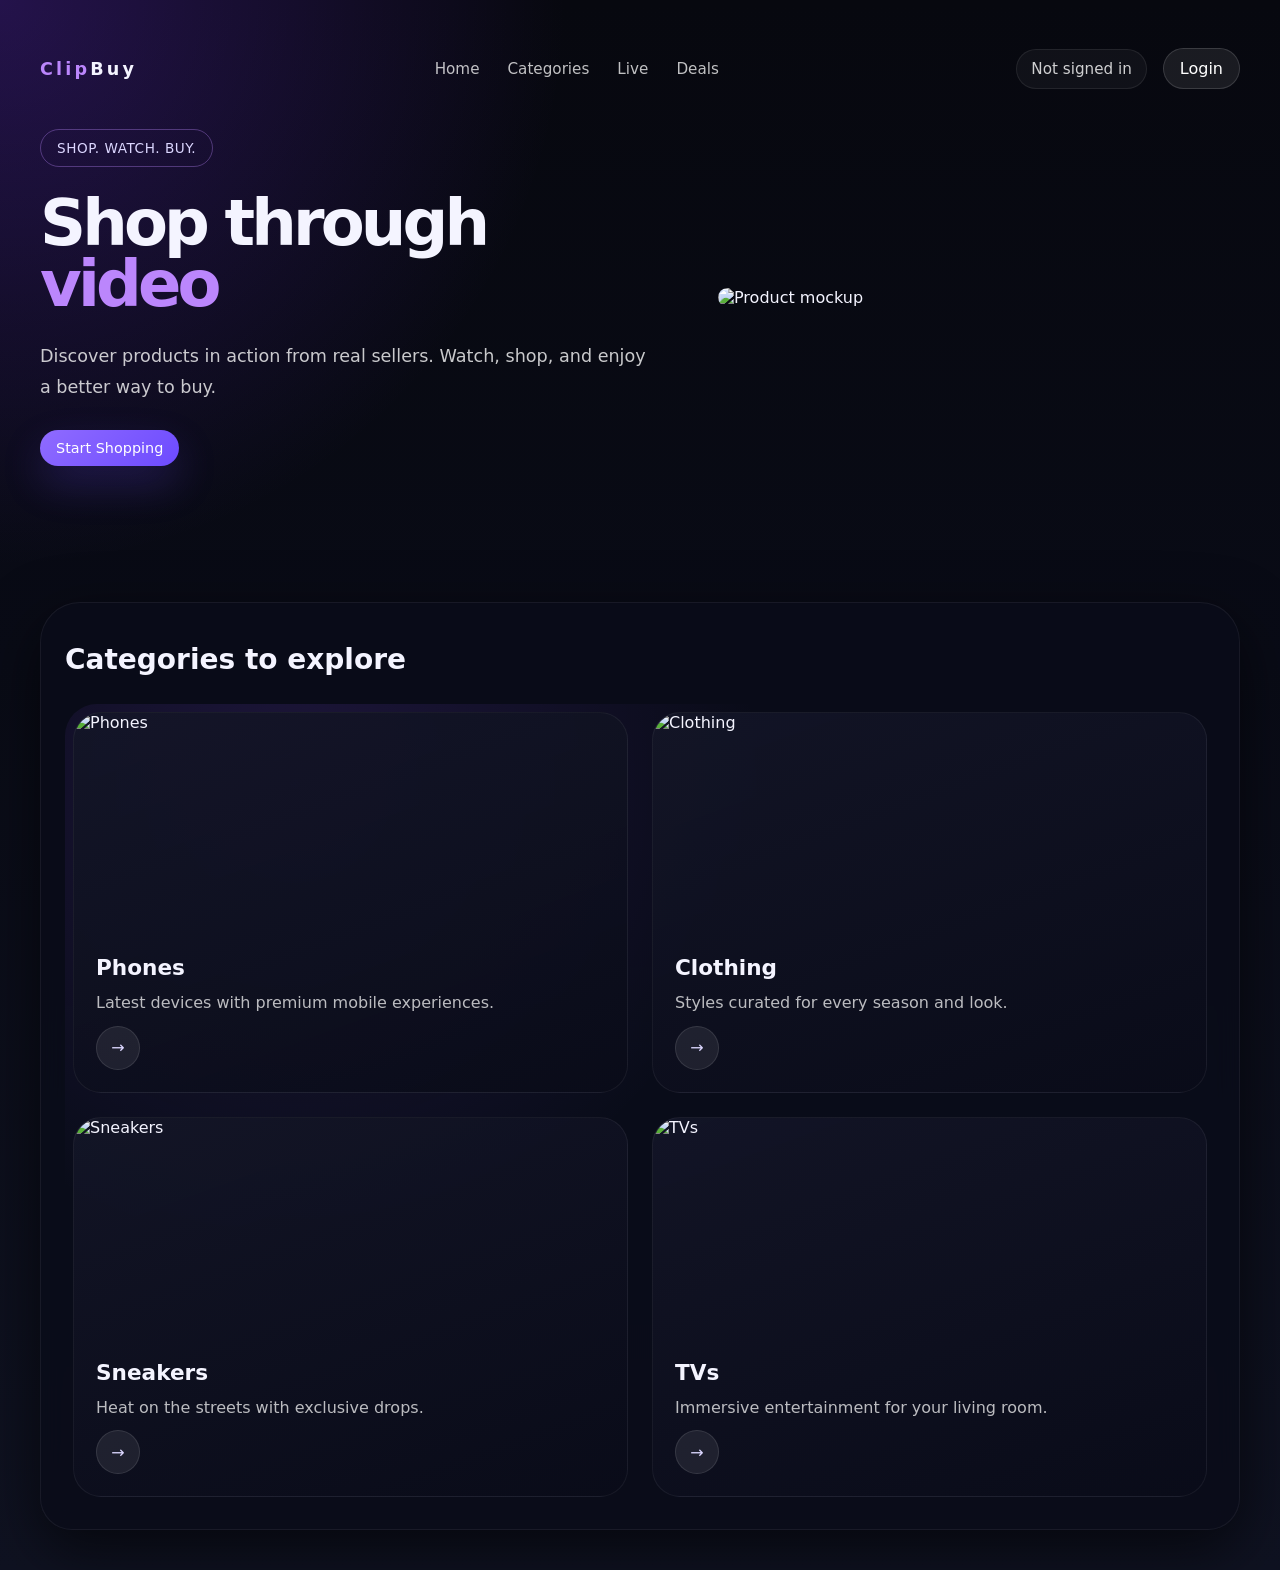
==== index.html @ c77e96ca "Add files via upload" ====
﻿<!DOCTYPE html>
<html lang="en">
<head>
  <meta charset="UTF-8" />
  <meta name="viewport" content="width=device-width, initial-scale=1.0" />
  <title>ClipBuy</title>
  <link rel="stylesheet" href="category-app.css" />
</head>
<body data-page="home">
  <div id="app"></div>
  <script src="category-app.js"></script>
</body>
</html>
---- category-app.css ----
:root {
  color-scheme: dark;
  --bg: #07080f;
  --surface: rgba(255, 255, 255, 0.05);
  --border: rgba(255, 255, 255, 0.12);
  --text: #f4f4ff;
  --muted: rgba(255, 255, 255, 0.75);
  --accent: #bb86fc;
  --accent-strong: #8f6bff;
}

* {
  margin: 0;
  padding: 0;
  box-sizing: border-box;
}

html {
  scroll-behavior: smooth;
  overflow-x: hidden;
  width: 100%;
}

body {
  min-height: 100vh;
  width: 100%;
  overflow-x: hidden;
  font-family: 'Inter', 'Segoe UI', system-ui, sans-serif;
  color: var(--text);
  background: radial-gradient(circle at top left, rgba(123, 50, 255, 0.25), transparent 28%),
    linear-gradient(180deg, #07080f 0%, #090b16 42%, #0f1221 100%);
}

img,
video {
  display: block;
  max-width: 100%;
}

button,
a {
  font: inherit;
}

.page {
  overflow-x: hidden;
}

.hero {
  position: relative;
  background: transparent;
  padding: 48px 32px 96px;
}

.navbar {
  display: flex;
  align-items: center;
  justify-content: space-between;
  max-width: 1200px;
  margin: 0 auto 40px;
}

.brand {
  font-size: 1.1rem;
  font-weight: 800;
  letter-spacing: 0.18em;
}

.brand span {
  color: var(--accent);
}

.nav-links {
  display: flex;
  align-items: center;
  gap: 28px;
  color: rgba(255, 255, 255, 0.75);
  font-size: 0.95rem;
}

.nav-links a {
  text-decoration: none;
  color: inherit;
  transition: color 0.2s ease;
}

.nav-links a:hover,
.nav-links a.active {
  color: var(--accent);
}

.nav-actions {
  display: flex;
  align-items: center;
  gap: 16px;
}

.user-status {
  color: rgba(255, 255, 255, 0.8);
  font-size: 0.95rem;
  border: 1px solid rgba(255, 255, 255, 0.08);
  padding: 10px 14px;
  border-radius: 999px;
  background: rgba(255, 255, 255, 0.04);
}

.auth-toggle {
  border: 1px solid rgba(255, 255, 255, 0.14);
  background: rgba(255, 255, 255, 0.08);
  color: #fff;
  padding: 10px 16px;
  border-radius: 999px;
  cursor: pointer;
  transition: background 0.2s ease, transform 0.2s ease;
}

.auth-toggle:hover {
  transform: translateY(-1px);
  background: rgba(255, 255, 255, 0.14);
}

.nav-icon {
  width: 40px;
  height: 40px;
  border-radius: 50%;
  display: grid;
  place-items: center;
  border: 1px solid rgba(255, 255, 255, 0.12);
  cursor: pointer;
}

.menu-toggle {
  display: none;
  width: 44px;
  height: 44px;
  border: 1px solid rgba(255, 255, 255, 0.12);
  border-radius: 16px;
  background: transparent;
  color: inherit;
  cursor: pointer;
  align-items: center;
  justify-content: center;
  place-items: center;
}

.menu-toggle span {
  display: block;
  width: 22px;
  height: 2px;
  background: currentColor;
  border-radius: 999px;
  transition: transform 0.25s ease, opacity 0.25s ease;
}

.menu-toggle span + span {
  margin-top: 6px;
}

.menu-toggle.open span:nth-child(1) {
  transform: translateY(8px) rotate(45deg);
}

.menu-toggle.open span:nth-child(2) {
  opacity: 0;
}

.menu-toggle.open span:nth-child(3) {
  transform: translateY(-8px) rotate(-45deg);
}

.hero-inner {
  max-width: 1200px;
  margin: 0 auto;
  display: grid;
  grid-template-columns: 1.1fr 0.9fr;
  gap: 40px;
  align-items: center;
}

.hero-copy {
  display: flex;
  flex-direction: column;
  gap: 26px;
}

.label-pill {
  display: inline-flex;
  align-items: center;
  gap: 8px;
  padding: 10px 16px;
  border-radius: 999px;
  border: 1px solid rgba(187, 134, 252, 0.35);
  color: #dcd7ff;
  font-size: 0.85rem;
  letter-spacing: 0.04em;
  width: fit-content;
}

.label-pill::before {
  content: 'SHOP. WATCH. BUY.';
}

.hero-copy h1 {
  font-size: clamp(3rem, 5vw, 5.2rem);
  line-height: 0.95;
  letter-spacing: -0.06em;
}

.hero-copy h1 span {
  color: var(--accent);
}

.hero-copy p {
  max-width: 620px;
  font-size: 1.1rem;
  line-height: 1.8;
  color: rgba(255, 255, 255, 0.78);
}

.hero-visual img {
  border-radius: 30px;
  object-fit: cover;
}

.cta-btn {
  display: inline-flex;
  align-items: center;
  gap: 6px;
  background: linear-gradient(135deg, var(--accent-strong), #6d4bff);
  border: none;
  color: white;
  padding: 10px 16px;
  font-size: 0.9rem;
  border-radius: 999px;
  cursor: pointer;
  box-shadow: 0 18px 40px rgba(111, 76, 255, 0.22);
  transition: transform 0.25s ease, box-shadow 0.25s ease;
  text-decoration: none;
  max-width: fit-content;
}

.cta-btn:hover {
  transform: translateY(-2px);
  box-shadow: 0 24px 50px rgba(111, 76, 255, 0.30);
}

.search-panel {
  max-width: 1200px;
  margin: 0 auto 24px;
  padding: 0 24px;
}

.search-input {
  width: 100%;
  max-width: 560px;
  border: 1px solid rgba(255, 255, 255, 0.14);
  background: rgba(255, 255, 255, 0.04);
  color: #fff;
  padding: 14px 18px;
  border-radius: 20px;
  outline: none;
  font-size: 1rem;
}

.my-bids-panel {
  max-width: 1200px;
  margin: 0 auto 24px;
  padding: 24px;
  border-radius: 28px;
  background: rgba(10, 12, 25, 0.96);
  border: 1px solid rgba(255, 255, 255, 0.1);
  box-shadow: 0 18px 50px rgba(0, 0, 0, 0.18);
}

.my-bids-panel.hidden {
  display: none !important;
}

.my-bids-toggle {
  display: inline-flex;
  align-items: center;
  justify-content: center;
  gap: 8px;
  width: fit-content;
  margin: 0 auto 22px;
  border: 1px solid rgba(255, 255, 255, 0.18);
  background: rgba(255, 255, 255, 0.06);
  color: #fff;
  border-radius: 999px;
  padding: 12px 20px;
  font-size: 0.95rem;
  cursor: pointer;
  transition: transform 0.2s ease, background 0.2s ease;
}

.my-bids-toggle:hover {
  transform: translateY(-1px);
  background: rgba(255, 255, 255, 0.12);
}

.my-bids-header {
  display: flex;
  justify-content: space-between;
  align-items: center;
  gap: 14px;
  margin-bottom: 18px;
}

.my-bids-header h2 {
  margin: 0;
  font-size: 1.2rem;
}

.my-bids-header span {
  color: rgba(255, 255, 255, 0.72);
  font-size: 0.95rem;
}

.my-bids-header-actions {
  display: flex;
  align-items: center;
  gap: 12px;
}

.my-bids-close {
  width: 38px;
  height: 38px;
  border: 1px solid rgba(255, 255, 255, 0.15);
  border-radius: 50%;
  background: rgba(255, 255, 255, 0.04);
  color: #fff;
  font-size: 1.1rem;
  line-height: 1;
  display: inline-flex;
  align-items: center;
  justify-content: center;
  cursor: pointer;
  transition: transform 0.2s ease, background 0.2s ease;
}

.my-bids-close:hover {
  transform: translateY(-1px);
  background: rgba(255, 255, 255, 0.08);
}

.my-bids-body ul {
  list-style: none;
  display: grid;
  gap: 10px;
}

.my-bids-body li {
  display: flex;
  justify-content: space-between;
  gap: 12px;
  padding: 16px 18px;
  border-radius: 20px;
  background: rgba(255, 255, 255, 0.03);
  border: 1px solid rgba(255, 255, 255, 0.08);
}

.my-bids-body li span {
  color: rgba(255, 255, 255, 0.6);
  font-size: 0.86rem;
  white-space: nowrap;
}

.auction-message {
  min-height: 24px;
  color: #ffd166;
  font-size: 0.95rem;
  font-weight: 700;
}

.fire-feedback {
  position: absolute;
  right: 24px;
  top: 12px;
  background: rgba(255, 255, 255, 0.08);
  color: #ffb070;
  border: 1px solid rgba(255, 255, 255, 0.1);
  padding: 10px 14px;
  border-radius: 999px;
  opacity: 0;
  transform: translateY(-8px) scale(0.95);
  transition: opacity 0.2s ease, transform 0.2s ease;
  pointer-events: none;
}

.fire-feedback.visible {
  opacity: 1;
  transform: translateY(0) scale(1);
}

.like-button {
  position: relative;
  overflow: hidden;
}

.like-button.liked {
  transform: scale(1.03);
  background: linear-gradient(135deg, #ffd166, #ff9e5c);
  color: #0a0a0f;
}

.like-button.liked::after {
  content: '🔔';
  position: absolute;
  left: 50%;
  top: -10px;
  transform: translateX(-50%);
  opacity: 0;
  animation: ringBell 0.4s ease forwards;
}

@keyframes ringBell {
  0% { transform: translate(-50%, 0) scale(0.7); opacity: 0; }
  50% { transform: translate(-50%, -18px) scale(1.05); opacity: 1; }
  100% { transform: translate(-50%, -30px) scale(0.9); opacity: 0; }
}

.search-input::placeholder {
  color: rgba(255, 255, 255, 0.55);
}

.auth-modal-overlay {
  position: fixed;
  inset: 0;
  z-index: 50;
  display: grid;
  place-items: center;
  background: rgba(8, 10, 18, 0.88);
  padding: 20px;
}

.auth-modal-overlay.hidden {
  display: none;
}

.hidden {
  display: none !important;
}

.auth-modal {
  width: min(540px, 100%);
  background: rgba(12, 14, 26, 0.98);
  border: 1px solid rgba(255, 255, 255, 0.08);
  border-radius: 28px;
  padding: 32px;
  box-shadow: 0 40px 100px rgba(0, 0, 0, 0.35);
  position: relative;
}

.auth-close {
  position: absolute;
  top: 18px;
  right: 18px;
  width: 42px;
  height: 42px;
  border: none;
  background: rgba(255, 255, 255, 0.06);
  color: #fff;
  border-radius: 50%;
  cursor: pointer;
  font-size: 1.25rem;
}

.auth-modal h2 {
  margin-bottom: 18px;
  font-size: 1.75rem;
}

.auth-tabs {
  display: flex;
  gap: 10px;
  margin-bottom: 20px;
}

.auth-tab {
  flex: 1;
  border: 1px solid rgba(255, 255, 255, 0.1);
  background: rgba(255, 255, 255, 0.04);
  color: #fff;
  padding: 12px 16px;
  border-radius: 18px;
  cursor: pointer;
}

.auth-tab.active {
  background: rgba(187, 134, 252, 0.18);
  border-color: rgba(187, 134, 252, 0.35);
}

.auth-form {
  display: grid;
  gap: 18px;
}

.auth-form label {
  display: grid;
  gap: 8px;
  color: rgba(255, 255, 255, 0.8);
  font-size: 0.95rem;
}

.auth-form input {
  width: 100%;
  border: 1px solid rgba(255, 255, 255, 0.12);
  background: rgba(255, 255, 255, 0.04);
  color: #fff;
  padding: 14px 16px;
  border-radius: 16px;
  outline: none;
}

.auth-message {
  color: #ffb0b0;
  font-size: 0.95rem;
  min-height: 22px;
}

.bid-action.disabled,
.bid-action:disabled,
.buy-now.disabled,
.buy-now:disabled {
  opacity: 0.5;
  cursor: not-allowed;
}

.back-home {
  position: fixed;
  top: 22px;
  left: 22px;
  z-index: 999;
  display: inline-flex;
  align-items: center;
  justify-content: center;
  gap: 10px;
  color: #fff;
  background: rgba(255, 255, 255, 0.08);
  border: 1px solid rgba(255, 255, 255, 0.16);
  border-radius: 999px;
  padding: 12px 18px;
  text-decoration: none;
  transition: transform 0.2s ease, background 0.2s ease, opacity 0.2s ease;
}

.back-home:hover {
  transform: translateY(-1px);
  background: rgba(255, 255, 255, 0.12);
}

.coming-soon-page {
  min-height: calc(100vh - 120px);
  display: grid;
  place-items: center;
  padding: 108px 20px 40px;
  background: radial-gradient(circle at top, rgba(111, 78, 255, 0.18), transparent 32%),
    linear-gradient(180deg, rgba(7, 9, 19, 1) 0%, rgba(10, 12, 25, 1) 100%);
}

.coming-soon-card {
  width: min(740px, 100%);
  border-radius: 30px;
  padding: 42px 38px;
  background: rgba(12, 14, 26, 0.96);
  border: 1px solid rgba(255, 255, 255, 0.1);
  box-shadow: 0 32px 90px rgba(0, 0, 0, 0.25);
  text-align: center;
}

.coming-soon-card h1 {
  margin: 24px 0 18px;
  font-size: clamp(2.6rem, 4.2vw, 4.8rem);
  line-height: 1.02;
}

.coming-soon-card p {
  margin: 0;
  color: rgba(255, 255, 255, 0.72);
  font-size: 1rem;
  max-width: 620px;
  margin-left: auto;
  margin-right: auto;
  line-height: 1.8;
}

.categories-panel {
  position: relative;
  margin: 40px auto;
  max-width: 1200px;
  padding: 40px 24px 24px;
  background: rgba(10, 12, 25, 0.85);
  backdrop-filter: blur(12px);
  border-radius: 40px 40px 32px 32px;
  border: 1px solid rgba(255, 255, 255, 0.06);
  box-shadow: 0 20px 60px rgba(0, 0, 0, 0.6);
}

.categories-panel h2 {
  font-size: 1.75rem;
  margin-bottom: 28px;
}

.categories-grid {
  display: grid;
  grid-template-columns: repeat(2, minmax(0, 1fr));
  gap: 24px;
  background: radial-gradient(circle at 20% 10%, rgba(140, 80, 255, 0.15), transparent 40%);
  border-radius: 32px;
  padding: 8px;
}

.category-card {
  position: relative;
  overflow: hidden;
  border-radius: 28px;
  background: linear-gradient(160deg, rgba(20, 22, 40, 0.9), rgba(10, 12, 25, 0.95));
  border: 1px solid rgba(255, 255, 255, 0.06);
  transition: transform 0.25s ease, box-shadow 0.25s ease;
}

.category-card:hover {
  transform: translateY(-6px);
  box-shadow: 0 10px 30px rgba(0, 0, 0, 0.5), 0 0 25px rgba(140, 80, 255, 0.25);
}

.category-card img {
  width: 100%;
  height: 220px;
  object-fit: cover;
  display: block;
}

.category-info {
  padding: 22px;
  display: grid;
  gap: 10px;
}

.category-info h3 {
  font-size: 1.35rem;
}

.category-info p {
  color: rgba(255, 255, 255, 0.72);
  line-height: 1.6;
}

.category-info .cta-arrow {
  display: inline-flex;
  align-items: center;
  justify-content: center;
  width: 44px;
  height: 44px;
  border-radius: 50%;
  background: rgba(255, 255, 255, 0.08);
  color: #dcd7ff;
  border: 1px solid rgba(255, 255, 255, 0.1);
  cursor: pointer;
}

.feed-container {
  min-height: 100vh;
  padding: 88px 0 24px;
  scroll-behavior: smooth;
  -webkit-overflow-scrolling: touch;
  overscroll-behavior: contain;
}

.feed-section {
  width: 100%;
  min-height: auto;
  display: grid;
  grid-template-columns: 70% 30%;
  gap: 24px;
  align-items: stretch;
  padding: 28px;
  box-sizing: border-box;
  position: relative;
}

.my-bids-body p {
  color: rgba(255, 255, 255, 0.78);
  line-height: 1.6;
}

.section-left,
.section-right {
  display: grid;
  gap: 22px;
}

.section-left {
  min-height: auto;
}

.video-block {
  width: 100%;
  aspect-ratio: 16 / 9;
  min-height: 320px;
  border-radius: 32px;
  overflow: hidden;
  background: #05060e;
  border: 1px solid rgba(255, 255, 255, 0.08);
  box-shadow: 0 35px 90px rgba(0, 0, 0, 0.22);
}

.video-block video {
  width: 100%;
  height: 100%;
  object-fit: cover;
  object-position: center;
  background: #000;
  display: block;
}

.section-copy {
  display: grid;
  gap: 16px;
  align-content: start;
}

.section-copy h1 {
  margin: 0;
  font-size: clamp(2rem, 2.5vw, 3rem);
  line-height: 1.05;
  max-width: 740px;
}

.tag-row {
  display: flex;
  flex-wrap: wrap;
  gap: 12px;
}

.tag-pill {
  padding: 10px 16px;
  border-radius: 999px;
  background: rgba(187, 134, 252, 0.16);
  color: #dcd7ff;
  font-size: 0.9rem;
  font-weight: 700;
}

.seller-row {
  display: flex;
  flex-wrap: wrap;
  align-items: center;
  justify-content: space-between;
  gap: 18px;
  padding: 18px 22px;
  border-radius: 26px;
  border: 1px solid rgba(255, 255, 255, 0.08);
  background: rgba(255, 255, 255, 0.03);
}

.seller-profile {
  display: flex;
  align-items: center;
  gap: 14px;
}

.seller-avatar {
  width: 54px;
  height: 54px;
  border-radius: 50%;
  overflow: hidden;
  border: 1px solid rgba(255, 255, 255, 0.12);
  background: #110f23;
}

.seller-avatar img {
  width: 100%;
  height: 100%;
  object-fit: cover;
}

.seller-meta {
  display: grid;
  gap: 4px;
}

.seller-meta strong {
  font-size: 1rem;
}

.seller-meta span {
  color: rgba(255, 255, 255, 0.72);
  font-size: 0.9rem;
}

.action-buttons {
  display: flex;
  flex-wrap: wrap;
  gap: 14px;
  justify-content: flex-end;
}

.action-buttons button {
  border: 1px solid rgba(187, 134, 252, 0.28);
  border-radius: 20px;
  background: rgba(255, 255, 255, 0.05);
  color: #f4f4ff;
  padding: 12px 18px;
  cursor: pointer;
  transition: transform 0.2s ease, background 0.2s ease;
}

.action-buttons button:hover {
  transform: translateY(-1px);
  background: rgba(187, 134, 252, 0.16);
}

.glass-panel {
  display: grid;
  gap: 18px;
  padding: 24px;
  border-radius: 28px;
  background: rgba(10, 12, 25, 0.94);
  border: 1px solid rgba(255, 255, 255, 0.08);
  box-shadow: 0 24px 70px rgba(0, 0, 0, 0.18);
  backdrop-filter: blur(24px);
}

.panel-title {
  font-size: 1.05rem;
  letter-spacing: 0.14em;
  text-transform: uppercase;
  color: rgba(255, 255, 255, 0.72);
}

.stat-row {
  display: grid;
  gap: 12px;
  padding: 20px;
  border-radius: 24px;
  background: rgba(255, 255, 255, 0.04);
  border: 1px solid rgba(255, 255, 255, 0.08);
}

.stat-row div {
  display: flex;
  justify-content: space-between;
  gap: 12px;
  align-items: center;
}

.stat-label {
  color: rgba(255, 255, 255, 0.72);
  font-size: 0.92rem;
}

.stat-value {
  font-size: 1.95rem;
  font-weight: 800;
  color: #fff;
}

.quick-bid-grid {
  display: grid;
  grid-template-columns: repeat(2, minmax(0, 1fr));
  gap: 14px;
}

.quick-bid {
  border: 1px solid rgba(255, 255, 255, 0.12);
  background: rgba(255, 255, 255, 0.04);
  border-radius: 18px;
  padding: 14px 16px;
  color: #f4f4ff;
  cursor: pointer;
  transition: background 0.2s ease, transform 0.2s ease;
}

.quick-bid.active,
.quick-bid:hover {
  background: rgba(187, 134, 252, 0.18);
  transform: translateY(-1px);
  border-color: rgba(187, 134, 252, 0.45);
}

.bid-entry {
  display: grid;
  grid-template-columns: auto 1fr;
  align-items: center;
  gap: 10px;
  padding: 16px 18px;
  border-radius: 20px;
  background: rgba(255, 255, 255, 0.04);
  border: 1px solid rgba(255, 255, 255, 0.12);
}

.bid-entry span {
  color: rgba(255, 255, 255, 0.75);
  font-size: 1rem;
}

.bid-entry input {
  width: 100%;
  background: transparent;
  border: none;
  color: #fff;
  font-size: 1rem;
  outline: none;
}

.join-auction {
  width: 100%;
  border: 1px solid rgba(187, 134, 252, 0.45);
  background: rgba(255, 255, 255, 0.06);
  color: #fff;
  border-radius: 22px;
  font-size: 1rem;
  font-weight: 700;
  padding: 16px 18px;
  cursor: pointer;
  transition: transform 0.2s ease, background 0.2s ease, color 0.2s ease;
}

.join-auction:hover {
  transform: translateY(-1px);
  background: rgba(187, 134, 252, 0.18);
}

.join-auction.disabled {
  opacity: 0.65;
  cursor: not-allowed;
}

.joined-badge {
  display: inline-flex;
  align-items: center;
  justify-content: center;
  padding: 10px 16px;
  border-radius: 999px;
  background: linear-gradient(135deg, rgba(107, 63, 255, 0.22), rgba(83, 255, 210, 0.18));
  color: #e7e3ff;
  border: 1px solid rgba(255, 255, 255, 0.12);
  letter-spacing: 0.02em;
  font-size: 0.95rem;
  text-transform: uppercase;
  margin-top: 4px;
}

.joined-badge.hidden {
  display: none;
}

.bid-action {
  width: 100%;
  border: none;
  border-radius: 22px;
  background: linear-gradient(135deg, #8459ff, #b985ff);
  color: #fff;
  font-size: 1rem;
  font-weight: 700;
  padding: 16px 18px;
  cursor: pointer;
  transition: transform 0.2s ease, box-shadow 0.2s ease;
}

.buy-now {
  width: 100%;
  border: none;
  border-radius: 22px;
  background: linear-gradient(135deg, #ff7a59, #ffbc7b);
  color: #09101b;
  font-size: 1rem;
  font-weight: 700;
  padding: 16px 18px;
  cursor: pointer;
  margin-top: 10px;
  transition: transform 0.2s ease, box-shadow 0.2s ease;
}

.buy-now:hover {
  transform: translateY(-1px);
  box-shadow: 0 20px 40px rgba(255, 142, 75, 0.24);
}

.bid-action:hover {
  transform: translateY(-1px);
  box-shadow: 0 20px 40px rgba(133, 89, 255, 0.24);
}

.auction-close {
  width: 100%;
  border: 1px solid rgba(255, 255, 255, 0.12);
  background: rgba(255, 255, 255, 0.04);
  color: #fff;
  border-radius: 22px;
  padding: 14px;
  cursor: pointer;
  margin-top: 12px;
  transition: transform 0.2s ease, background 0.2s ease;
}

.auction-close:hover {
  transform: translateY(-1px);
  background: rgba(255, 255, 255, 0.08);
}

.heart-feedback,
.fire-feedback {
  position: absolute;
  right: 24px;
  top: 12px;
  background: rgba(255, 255, 255, 0.08);
  color: #ffd166;
  border: 1px solid rgba(255, 255, 255, 0.1);
  padding: 10px 14px;
  border-radius: 999px;
  opacity: 0;
  transform: translateY(-8px) scale(0.95);
  transition: opacity 0.2s ease, transform 0.2s ease;
  pointer-events: none;
}

.heart-feedback.visible,
.fire-feedback.visible {
  opacity: 1;
  transform: translateY(0) scale(1);
}

.chat-thread {
  display: grid;
  gap: 16px;
  max-height: 55vh;
  overflow-y: auto;
  padding-right: 6px;
}

.chat-thread::-webkit-scrollbar {
  width: 8px;
}

.chat-thread::-webkit-scrollbar-thumb {
  background: rgba(187, 134, 252, 0.34);
  border-radius: 999px;
}

.chat-message {
  border-radius: 24px;
  background: rgba(255, 255, 255, 0.04);
  border: 1px solid rgba(255, 255, 255, 0.08);
  padding: 16px 18px;
}

.chat-message strong {
  display: block;
  font-size: 0.96rem;
  margin-bottom: 6px;
}

.chat-message span {
  color: rgba(255, 255, 255, 0.68);
  font-size: 0.82rem;
  float: right;
}

.chat-message p {
  margin: 0;
  color: rgba(255, 255, 255, 0.82);
  line-height: 1.6;
}

.chat-form {
  display: grid;
  grid-template-columns: 1fr auto;
  gap: 14px;
  align-items: center;
}

.chat-form input {
  width: 100%;
  border: 1px solid rgba(255, 255, 255, 0.12);
  border-radius: 20px;
  padding: 16px 18px;
  background: rgba(255, 255, 255, 0.04);
  color: #fff;
  outline: none;
}

.chat-form button {
  border: none;
  border-radius: 20px;
  background: #8f6bff;
  color: #fff;
  padding: 14px 22px;
  cursor: pointer;
  font-weight: 700;
}

.chat-form button:hover {
  transform: translateY(-1px);
}

@media (max-width: 940px) {
  .hero-inner {
    grid-template-columns: 1fr;
  }

  .hero-copy {
    align-items: center;
    text-align: center;
  }

  .hero-copy p {
    margin: 0 auto;
  }
}

@media (max-width: 900px) {
  .feed-section {
    grid-template-columns: 1fr;
    padding: 24px;
  }

  .section-right {
    grid-template-rows: auto auto;
  }
}

@media (max-width: 720px) {
  .navbar {
    position: relative;
    align-items: center;
    justify-content: space-between;
    gap: 0;
  }

  .menu-toggle {
    display: grid;
  }

  .nav-links {
    display: none;
    position: absolute;
    top: 100%;
    left: 0;
    right: 0;
    margin-top: 12px;
    flex-direction: column;
    gap: 18px;
    padding: 18px 20px 20px;
    background: rgba(7, 8, 15, 0.96);
    border-radius: 0 0 28px 28px;
    box-shadow: 0 24px 80px rgba(0, 0, 0, 0.35);
    z-index: 10;
  }

  .nav-links.open {
    display: flex;
  }

  .nav-links a {
    padding: 14px 16px;
    border-radius: 18px;
    background: rgba(255, 255, 255, 0.04);
  }

  .nav-actions {
    display: none;
  }

  .hero {
    padding-top: 24px;
  }

  .hero-inner {
    gap: 28px;
  }

  .categories-grid {
    grid-template-columns: 1fr;
  }
}
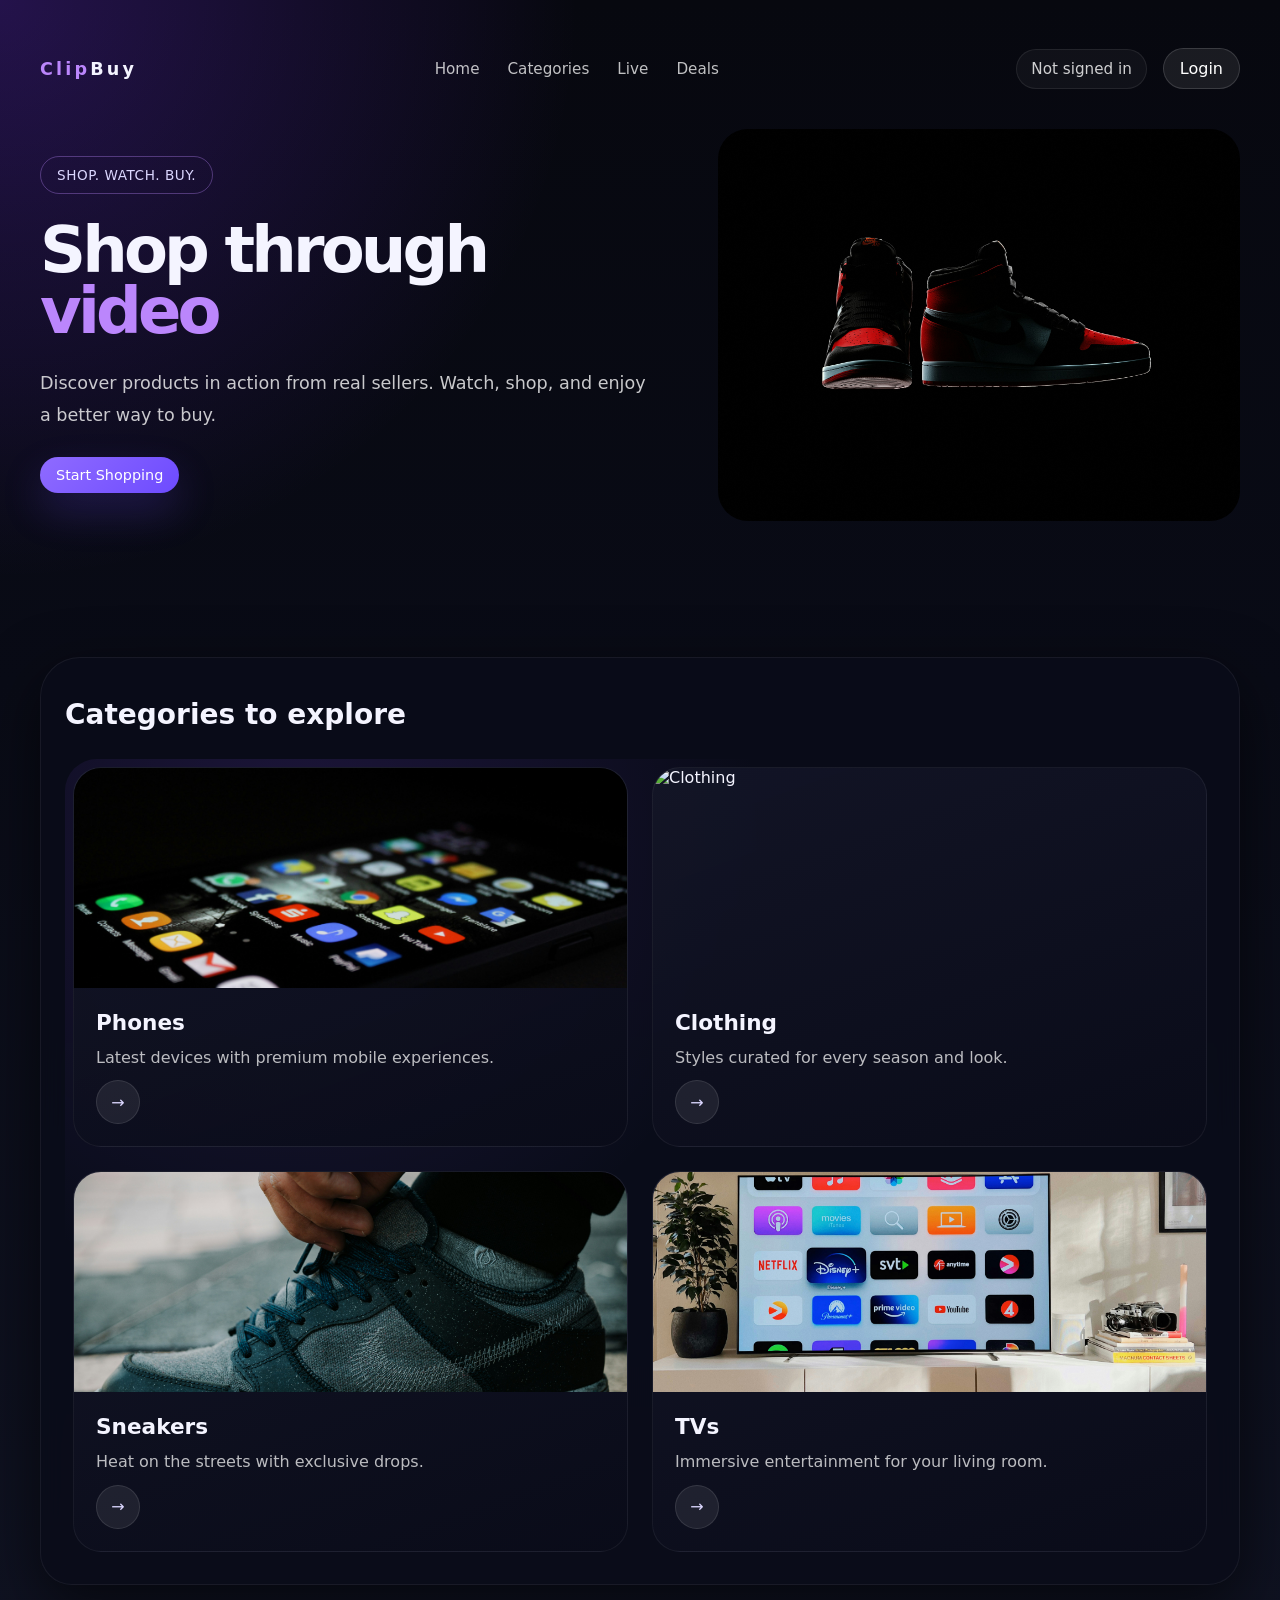
==== commit 81421429: "Update index.html" ====
--- a/index.html
+++ b/index.html
@@ -1,13 +1,14 @@
-﻿<!DOCTYPE html>
-<html lang="en">
-<head>
-  <meta charset="UTF-8" />
-  <meta name="viewport" content="width=device-width, initial-scale=1.0" />
-  <title>ClipBuy</title>
-  <link rel="stylesheet" href="category-app.css" />
-</head>
-<body data-page="home">
-  <div id="app"></div>
-  <script src="category-app.js"></script>
-</body>
+﻿<!DOCTYPE html>
+<html lang="en">
+<head>
+  <meta charset="UTF-8" />
+  <meta name="viewport" content="width=device-width, initial-scale=1.0" />
+  <title>ClipBuy</title>
+  <link rel="stylesheet" href="category-app.css" />
+  <link rel="icon" href="ChatGPT Image May 1, 2026, 06_20_21 PM.png" type="image/x-icon" />
+</head>
+<body data-page="home">
+  <div id="app"></div>
+  <script src="category-app.js"></script>
+</body>
 </html>
